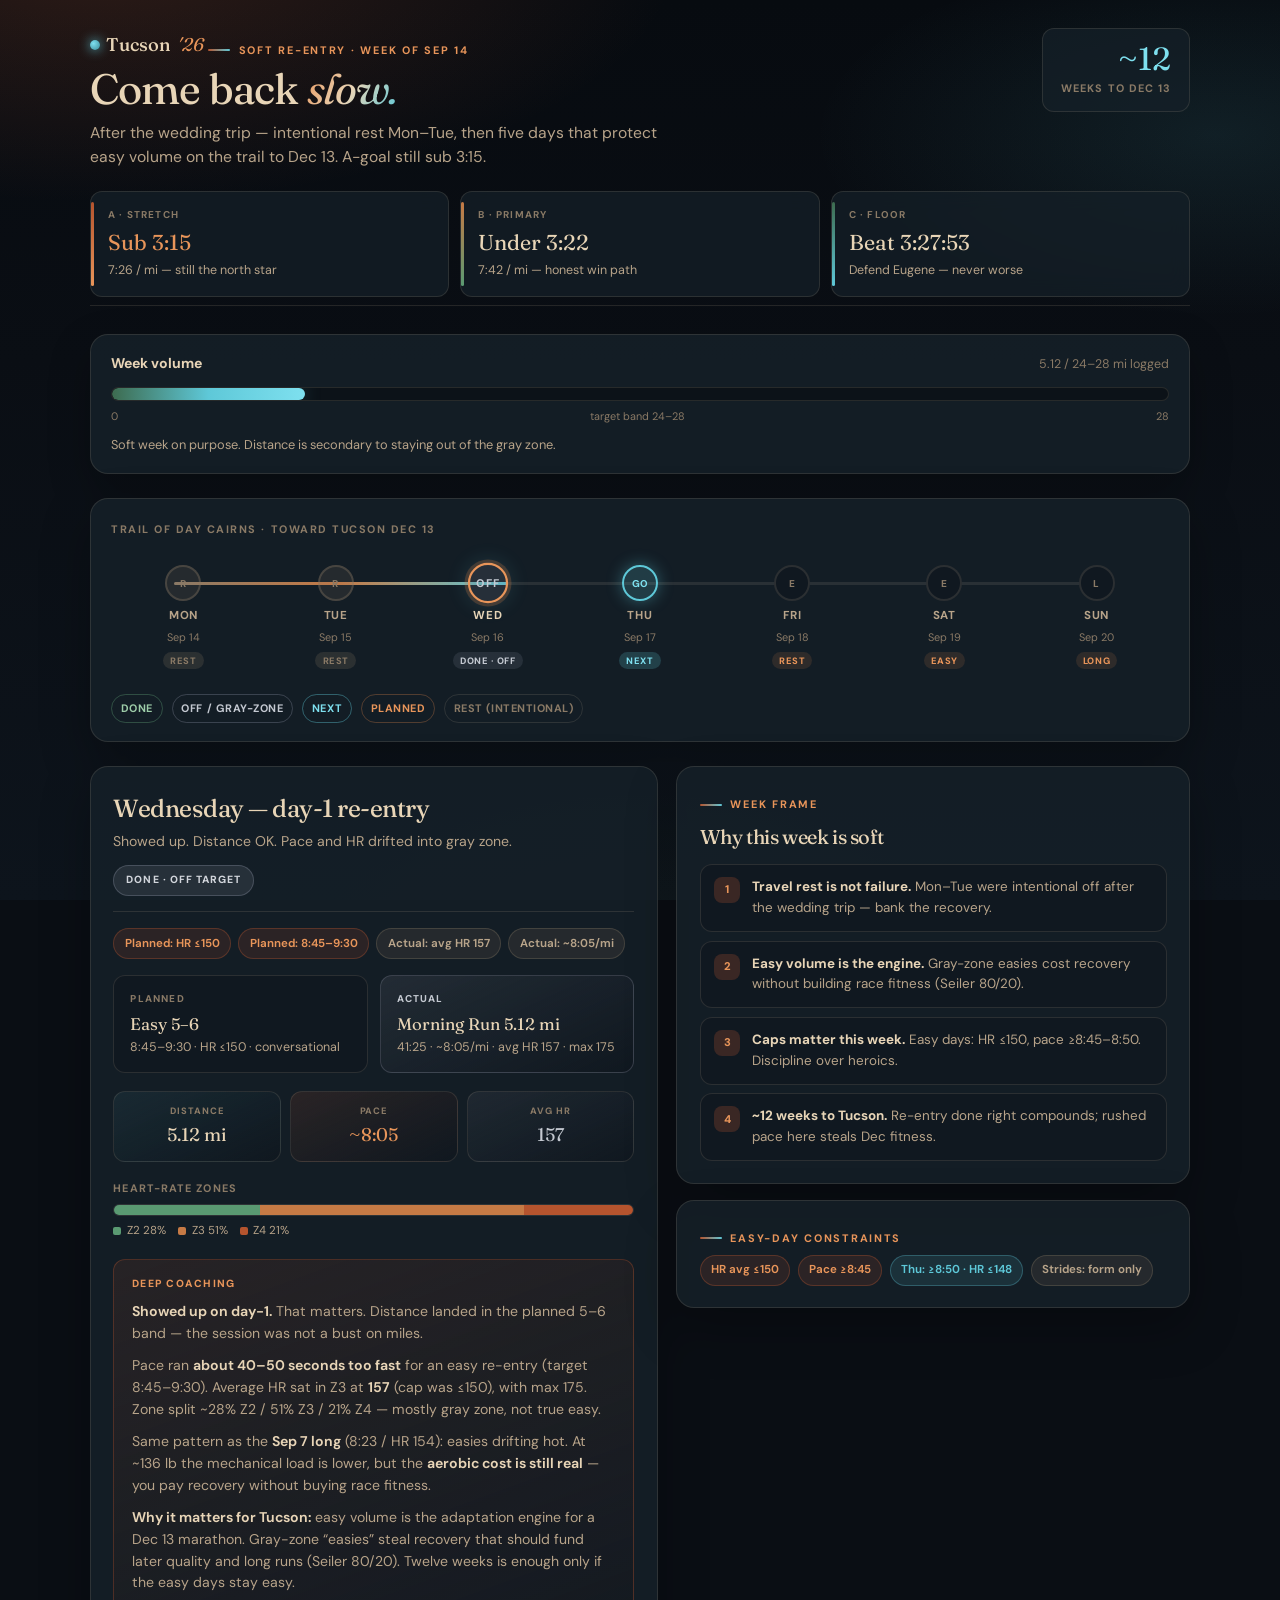
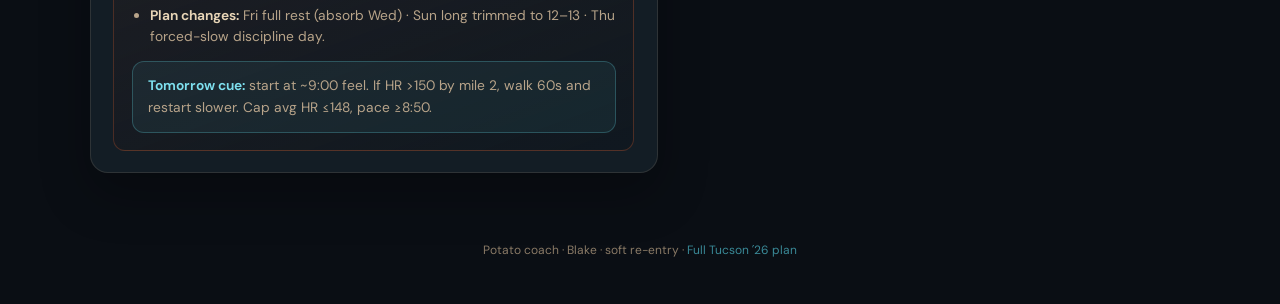
==== week-board/index.html @ 60b0260d "Add soft re-entry week board at /week-board Sonoran night coach board for Blake's post-wedding week " ====
<!DOCTYPE html>
<html lang="en">
<head>
<meta name="robots" content="noindex,nofollow"/>
<meta charset="utf-8"/>
<meta name="viewport" content="width=device-width, initial-scale=1"/>
<title>Soft re-entry week · Sep 16–20 · Tucson ′26</title>
<meta name="description" content="Blake’s soft re-entry training week board — Sonoran night coach dashboard, Wed Sep 16 through Sun Sep 20 2026."/>
<link rel="preconnect" href="https://fonts.googleapis.com"/>
<link rel="preconnect" href="https://fonts.gstatic.com" crossorigin/>
<link href="https://fonts.googleapis.com/css2?family=DM+Sans:ital,opsz,wght@0,9..40,400;0,9..40,500;0,9..40,600;0,9..40,700;1,9..40,400&amp;family=Fraunces:ital,opsz,wght@0,9..144,400;0,9..144,500;0,9..144,600;1,9..144,400;1,9..144,500&amp;display=swap" rel="stylesheet"/>
<link rel="stylesheet" href="week-board.css"/>
</head>
<body>
<a class="skip" href="#detail">Skip to day detail</a>

<header class="wb-header wrap">
  <div class="wb-top">
    <div>
      <a class="brand" href="../index.html"><span class="brand-mark" aria-hidden="true"></span> Tucson <em>′26</em></a>
      <div class="eyebrow">Soft re-entry · Week of Sep 14</div>
      <h1 class="wb-title">Come back <span class="ital">slow.</span></h1>
      <p class="wb-lede">After the wedding trip — intentional rest Mon–Tue, then five days that protect easy volume on the trail to Dec 13. A-goal still sub 3:15.</p>
    </div>
    <div class="countdown" aria-label="Weeks to Tucson">
      <div class="countdown-n">~12</div>
      <div class="countdown-l">weeks to Dec 13</div>
    </div>
  </div>

  <div class="goal-ladder" aria-label="Goal ladder">
    <article class="goal a">
      <div class="goal-k">A · Stretch</div>
      <div class="goal-t">Sub 3:15</div>
      <div class="goal-p">7:26 / mi — still the north star</div>
    </article>
    <article class="goal b">
      <div class="goal-k">B · Primary</div>
      <div class="goal-t">Under 3:22</div>
      <div class="goal-p">7:42 / mi — honest win path</div>
    </article>
    <article class="goal c">
      <div class="goal-k">C · Floor</div>
      <div class="goal-t">Beat 3:27:53</div>
      <div class="goal-p">Defend Eugene — never worse</div>
    </article>
  </div>
</header>

<main class="wrap">
  <section class="vol-panel" aria-labelledby="vol-heading">
    <div class="vol-head">
      <strong id="vol-heading">Week volume</strong>
      <span class="vol-meta"><span id="vol-logged">5.12</span> / 24–28 mi logged</span>
    </div>
    <div class="vol-track" role="progressbar" aria-valuemin="0" aria-valuemax="28" aria-valuenow="5.12" aria-label="Miles logged toward week target">
      <div class="vol-fill" id="vol-fill"></div>
    </div>
    <div class="vol-marks">
      <span>0</span>
      <span>target band 24–28</span>
      <span>28</span>
    </div>
    <p class="vol-note">Soft week on purpose. Distance is secondary to staying out of the gray zone.</p>
  </section>

  <section class="trail-shell" aria-labelledby="trail-heading">
    <div class="trail-label" id="trail-heading">Trail of day cairns · toward Tucson Dec 13</div>
    <div class="trail" id="trail" role="listbox" aria-label="Training days this week" aria-activedescendant="cairn-wed">
      <div class="trail-rail" aria-hidden="true"><div class="trail-rail-fill" id="trail-fill"></div></div>
      <!-- cairns injected by JS for accessibility ids; also static fallback below -->
    </div>
    <div class="legend" style="margin-top:1rem" aria-hidden="true">
      <span class="lg-done">Done</span>
      <span class="lg-off">Off / gray-zone</span>
      <span class="lg-next">Next</span>
      <span class="lg-plan">Planned</span>
      <span class="lg-rest">Rest (intentional)</span>
    </div>
  </section>

  <div class="board-grid">
    <section class="panel detail-panel" id="detail" aria-live="polite" tabindex="-1">
      <!-- filled by JS -->
    </section>

    <aside class="side-stack">
      <div class="panel">
        <div class="eyebrow" style="margin-top:0">Week frame</div>
        <h2 class="detail-title" style="font-size:1.25rem;margin-bottom:0.75rem">Why this week is soft</h2>
        <ul class="context-list">
          <li>
            <span class="context-n">1</span>
            <span><strong>Travel rest is not failure.</strong> Mon–Tue were intentional off after the wedding trip — bank the recovery.</span>
          </li>
          <li>
            <span class="context-n">2</span>
            <span><strong>Easy volume is the engine.</strong> Gray-zone easies cost recovery without building race fitness (Seiler 80/20).</span>
          </li>
          <li>
            <span class="context-n">3</span>
            <span><strong>Caps matter this week.</strong> Easy days: HR ≤150, pace ≥8:45–8:50. Discipline over heroics.</span>
          </li>
          <li>
            <span class="context-n">4</span>
            <span><strong>~12 weeks to Tucson.</strong> Re-entry done right compounds; rushed pace here steals Dec fitness.</span>
          </li>
        </ul>
      </div>

      <div class="panel">
        <div class="eyebrow" style="margin-top:0">Easy-day constraints</div>
        <div class="caps-row" style="margin-bottom:0">
          <span class="cap">HR avg ≤150</span>
          <span class="cap">Pace ≥8:45</span>
          <span class="cap cyan">Thu: ≥8:50 · HR ≤148</span>
          <span class="cap muted">Strides: form only</span>
        </div>
      </div>
    </aside>
  </div>

  <p class="footer-note">
    Potato coach · Blake · soft re-entry ·
    <a href="../index.html">Full Tucson ′26 plan</a>
  </p>
</main>

<script>
(function () {
  const DAYS = [
    {
      id: "mon",
      short: "Mon",
      date: "Sep 14",
      status: "rest",
      badge: "Rest",
      label: "Intentional rest",
      title: "Monday — travel rest",
      subtitle: "Wedding trip return. Planned off.",
      caps: [],
      planned: "Full rest (travel).",
      coach: [
        "Intentional rest after travel is not a missed session — it is the soft landing this re-entry needs.",
        "Protect sleep and food. The trail to Dec 13 starts when the body is ready, not when the calendar feels guilty."
      ]
    },
    {
      id: "tue",
      short: "Tue",
      date: "Sep 15",
      status: "rest",
      badge: "Rest",
      label: "Intentional rest",
      title: "Tuesday — travel rest",
      subtitle: "Second intentional off day. Still not failure.",
      caps: [],
      planned: "Full rest (travel).",
      coach: [
        "Two quiet days bank adaptation before the first easy run. That patience is the plan, not a compromise.",
        "Show up Wednesday with legs that can actually hold true easy — that is how re-entry serves Tucson."
      ]
    },
    {
      id: "wed",
      short: "Wed",
      date: "Sep 16",
      status: "off",
      badge: "Done · Off",
      label: "Morning Run · gray zone",
      title: "Wednesday — day-1 re-entry",
      subtitle: "Showed up. Distance OK. Pace and HR drifted into gray zone.",
      caps: [
        { text: "Planned: HR ≤150", cls: "" },
        { text: "Planned: 8:45–9:30", cls: "" },
        { text: "Actual: avg HR 157", cls: "muted" },
        { text: "Actual: ~8:05/mi", cls: "muted" }
      ],
      planned: {
        title: "Easy 5–6",
        detail: "8:45–9:30 · HR ≤150 · conversational"
      },
      actual: {
        title: "Morning Run 5.12 mi",
        detail: "41:25 · ~8:05/mi · avg HR 157 · max 175"
      },
      stats: [
        { l: "Distance", n: "5.12 mi", warn: false },
        { l: "Pace", n: "~8:05", warn: true },
        { l: "Avg HR", n: "157", warn: true, off: true }
      ],
      zones: { z2: 28, z3: 51, z4: 21 },
      deep: true,
      coachHtml: `
        <p><strong>Showed up on day-1.</strong> That matters. Distance landed in the planned 5–6 band — the session was not a bust on miles.</p>
        <p>Pace ran <strong>about 40–50 seconds too fast</strong> for an easy re-entry (target 8:45–9:30). Average HR sat in Z3 at <strong>157</strong> (cap was ≤150), with max 175. Zone split ~28% Z2 / 51% Z3 / 21% Z4 — mostly gray zone, not true easy.</p>
        <p>Same pattern as the <strong>Sep 7 long</strong> (8:23 / HR 154): easies drifting hot. At ~136 lb the mechanical load is lower, but the <strong>aerobic cost is still real</strong> — you pay recovery without buying race fitness.</p>
        <p><strong>Why it matters for Tucson:</strong> easy volume is the adaptation engine for a Dec 13 marathon. Gray-zone “easies” steal recovery that should fund later quality and long runs (Seiler 80/20). Twelve weeks is enough only if the easy days stay easy.</p>
        <ul>
          <li><strong>Plan changes:</strong> Fri full rest (absorb Wed) · Sun long trimmed to 12–13 · Thu forced-slow discipline day.</li>
        </ul>
        <div class="cue-box"><strong>Tomorrow cue:</strong> start at ~9:00 feel. If HR &gt;150 by mile 2, walk 60s and restart slower. Cap avg HR ≤148, pace ≥8:50.</div>
      `
    },
    {
      id: "thu",
      short: "Thu",
      date: "Sep 17",
      status: "next",
      badge: "Next",
      label: "Easy + strides",
      title: "Thursday — discipline day",
      subtitle: "Forced-slow easy 6–7 with 4×20″ strides. Caps are the workout.",
      caps: [
        { text: "Pace ≥8:50", cls: "" },
        { text: "Avg HR ≤148", cls: "" },
        { text: "4×20″ strides", cls: "cyan" }
      ],
      planned: {
        title: "Easy 6–7 + strides",
        detail: "True Z2 · form strides only · no racing the easy"
      },
      coach: [
        "This is the correction for Wednesday: prove you can hold easy when the watch wants to chase. Hitting the HR and pace caps is the win — not the mile splits looking impressive.",
        "Four 20″ strides at the end teach turnover without taxing aerobic recovery. Dec 13 fitness is built by stacking honest easies like this one, not by gray-zone volume."
      ]
    },
    {
      id: "fri",
      short: "Fri",
      date: "Sep 18",
      status: "plan",
      badge: "Rest",
      label: "Full rest",
      title: "Friday — absorb Wednesday",
      subtitle: "Full rest. Optional easy walk only.",
      caps: [
        { text: "No run", cls: "muted" },
        { text: "Optional walk OK", cls: "cyan" }
      ],
      planned: {
        title: "Full rest",
        detail: "Optional walk · sleep and food first"
      },
      coach: [
        "Wednesday’s gray-zone tax needs a quiet day to clear. Rest here is active coaching, not a gap in the plan.",
        "Protect the weekend: Saturday true Z2 and Sunday’s trimmed long only work if Friday stays boring. Tucson rewards the athletes who absorb, not the ones who fill every calendar square."
      ]
    },
    {
      id: "sat",
      short: "Sat",
      date: "Sep 19",
      status: "plan",
      badge: "Easy",
      label: "True Z2",
      title: "Saturday — true Z2 easy",
      subtitle: "Easy 5–6. Conversational. No gray zone.",
      caps: [
        { text: "8:50–9:30", cls: "" },
        { text: "HR ≤150", cls: "" }
      ],
      planned: {
        title: "Easy 5–6 true Z2",
        detail: "8:50–9:30 · HR ≤150 · talk test"
      },
      coach: [
        "A short, honest easy run that stays in Z2 is more valuable this week than another semi-tempo “shakeout.” Hold the caps even if legs feel fresh after Friday’s rest.",
        "Every clean easy mile is fuel for the Dec 13 engine. Saturday is practice for the discipline you will need when volume climbs later in the build."
      ]
    },
    {
      id: "sun",
      short: "Sun",
      date: "Sep 20",
      status: "plan",
      badge: "Long",
      label: "Long 12–13",
      title: "Sunday — long, entirely easy",
      subtitle: "Trimmed from 13–14 to pay Wednesday’s cost. Stay easy the whole way.",
      caps: [
        { text: "12–13 mi easy", cls: "" },
        { text: "HR avg ≤150", cls: "" },
        { text: "~60g/h if ≥2h", cls: "cyan" }
      ],
      planned: {
        title: "Long 12–13 entirely easy",
        detail: "No pace heroics · fuel if ≥2 hours · HR avg ≤150"
      },
      coach: [
        "Trimmed long is still the week’s aerobic centerpiece — finish feeling like you could have done two more easy miles, not cooked. Entirely easy means the watch stays honest even late.",
        "If you are out ≥2 hours, fuel ~60g/h. That rehearsal matters for Tucson: long-run fueling and aerobic patience are the same skill you will need on Dec 13."
      ]
    }
  ];

  const trail = document.getElementById("trail");
  const detail = document.getElementById("detail");
  const volFill = document.getElementById("vol-fill");
  const trailFill = document.getElementById("trail-fill");
  const reduceMotion = window.matchMedia("(prefers-reduced-motion: reduce)").matches;

  // Volume: 5.12 / 28 ≈ 18.3% of upper band (visual toward 28)
  requestAnimationFrame(() => {
    volFill.style.width = (5.12 / 28 * 100).toFixed(1) + "%";
  });

  // Trail fill through completed days (Mon, Tue rest + Wed done = through Wed = index 2 of 6 → ~42%)
  // Fill to center of last completed cairn (Wed = 3rd of 7)
  const completedThrough = 2; // 0-indexed Wed
  const fillPct = ((completedThrough + 0.5) / 7) * 100;
  requestAnimationFrame(() => {
    trailFill.style.width = fillPct.toFixed(1) + "%";
  });

  function statusClass(day) {
    if (day.status === "off") return "off done";
    return day.status;
  }

  function badgeClass(day) {
    if (day.status === "off") return "off";
    if (day.status === "rest") return "rest";
    if (day.status === "next") return "next";
    if (day.status === "done") return "done";
    return "plan";
  }

  function stoneLabel(day) {
    if (day.status === "off") return "OFF";
    if (day.status === "rest") return "R";
    if (day.status === "next") return "GO";
    if (day.status === "done") return "OK";
    if (day.id === "sun") return "L";
    return "E";
  }

  DAYS.forEach((day, i) => {
    const btn = document.createElement("button");
    btn.type = "button";
    btn.className = "cairn " + statusClass(day);
    btn.id = "cairn-" + day.id;
    btn.setAttribute("role", "option");
    btn.setAttribute("aria-selected", "false");
    btn.dataset.day = day.id;
    btn.innerHTML =
      '<span class="cairn-stone" aria-hidden="true">' + stoneLabel(day) + "</span>" +
      '<span class="cairn-day">' + day.short + "</span>" +
      '<span class="cairn-date">' + day.date + "</span>" +
      '<span class="cairn-badge ' + badgeClass(day) + '">' + day.badge + "</span>";
    btn.addEventListener("click", () => selectDay(day.id));
    btn.addEventListener("keydown", (e) => {
      if (e.key === "ArrowRight" || e.key === "ArrowDown") {
        e.preventDefault();
        selectDay(DAYS[Math.min(i + 1, DAYS.length - 1)].id, true);
      } else if (e.key === "ArrowLeft" || e.key === "ArrowUp") {
        e.preventDefault();
        selectDay(DAYS[Math.max(i - 1, 0)].id, true);
      }
    });
    trail.appendChild(btn);
  });

  function pillClass(status) {
    if (status === "off") return "off";
    if (status === "rest") return "rest";
    if (status === "next") return "next";
    if (status === "done") return "done";
    return "plan";
  }

  function pillText(day) {
    if (day.status === "off") return "Done · Off target";
    if (day.status === "rest") return "Intentional rest";
    if (day.status === "next") return "Next up";
    if (day.status === "done") return "Done";
    return "Planned";
  }

  function renderDetail(day) {
    let html = "";
    html += '<div class="detail-head">';
    html += '<div><h2 class="detail-title">' + day.title + "</h2>";
    html += '<p class="detail-sub">' + day.subtitle + "</p></div>";
    html += '<span class="status-pill ' + pillClass(day.status) + '">' + pillText(day) + "</span>";
    html += "</div>";

    if (day.caps && day.caps.length) {
      html += '<div class="caps-row">';
      day.caps.forEach((c) => {
        html += '<span class="cap' + (c.cls ? " " + c.cls : "") + '">' + c.text + "</span>";
      });
      html += "</div>";
    }

    if (day.actual) {
      html += '<div class="compare">';
      html += '<div class="compare-card"><div class="compare-l">Planned</div>';
      html += '<div class="compare-v">' + day.planned.title + "</div>";
      html += '<p class="compare-d">' + day.planned.detail + "</p></div>";
      html += '<div class="compare-card actual"><div class="compare-l">Actual</div>';
      html += '<div class="compare-v">' + day.actual.title + "</div>";
      html += '<p class="compare-d">' + day.actual.detail + "</p></div>";
      html += "</div>";
    } else if (day.planned && typeof day.planned === "object") {
      html += '<div class="compare" style="grid-template-columns:1fr">';
      html += '<div class="compare-card"><div class="compare-l">Planned</div>';
      html += '<div class="compare-v">' + day.planned.title + "</div>";
      html += '<p class="compare-d">' + day.planned.detail + "</p></div>";
      html += "</div>";
    } else if (typeof day.planned === "string") {
      html += '<div class="compare" style="grid-template-columns:1fr">';
      html += '<div class="compare-card"><div class="compare-l">Plan</div>';
      html += '<div class="compare-v">' + day.planned + "</div></div>";
      html += "</div>";
    }

    if (day.stats) {
      html += '<div class="stat-mini">';
      day.stats.forEach((s) => {
        const cls = s.off ? "off" : s.warn ? "warn" : "";
        html += '<div class="s"><div class="s-l">' + s.l + '</div><div class="s-n' + (cls ? " " + cls : "") + '">' + s.n + "</div></div>";
      });
      html += "</div>";
    }

    if (day.zones) {
      html += '<div class="zones"><div class="zones-label">Heart-rate zones</div>';
      html += '<div class="zones-bar" aria-hidden="true">';
      html += '<div class="z2" style="width:' + day.zones.z2 + '%"></div>';
      html += '<div class="z3" style="width:' + day.zones.z3 + '%"></div>';
      html += '<div class="z4" style="width:' + day.zones.z4 + '%"></div>';
      html += "</div>";
      html += '<div class="zones-legend">';
      html += '<span class="l-z2">Z2 ' + day.zones.z2 + "%</span>";
      html += '<span class="l-z3">Z3 ' + day.zones.z3 + "%</span>";
      html += '<span class="l-z4">Z4 ' + day.zones.z4 + "%</span>";
      html += "</div></div>";
    }

    html += '<div class="coach' + (day.deep ? " deep" : "") + '">';
    html += '<div class="coach-k">' + (day.deep ? "Deep coaching" : "Coach note") + "</div>";
    if (day.coachHtml) {
      html += day.coachHtml;
    } else if (day.coach) {
      day.coach.forEach((p) => {
        html += "<p>" + p + "</p>";
      });
    }
    html += "</div>";

    detail.innerHTML = html;
    if (!reduceMotion) {
      detail.classList.remove("animating");
      void detail.offsetWidth;
      detail.classList.add("animating");
    }
  }

  function selectDay(id, focus) {
    const day = DAYS.find((d) => d.id === id);
    if (!day) return;
    trail.querySelectorAll(".cairn").forEach((el) => {
      const on = el.dataset.day === id;
      el.classList.toggle("selected", on);
      el.setAttribute("aria-selected", on ? "true" : "false");
    });
    trail.setAttribute("aria-activedescendant", "cairn-" + id);
    renderDetail(day);
    if (focus) {
      const btn = document.getElementById("cairn-" + id);
      if (btn) btn.focus();
    }
  }

  // Default: Wednesday
  selectDay("wed");
})();
</script>
</body>
</html>
---- week-board/week-board.css ----
/* Soft re-entry week board — extends Tucson site tokens */
:root {
  --night: #0a0e14;
  --night-2: #101820;
  --night-3: #162029;
  --sand: #e8d5b7;
  --sand-dim: #b8a48a;
  --sand-mute: #8a7a66;
  --copper: #c67a45;
  --copper-hot: #e8955a;
  --terra: #b5542e;
  --saguaro: #3d6b4f;
  --saguaro-lit: #5a9a72;
  --cyan: #5ec8d8;
  --cyan-dim: #3a8a98;
  --biosphere: #7ee0ef;
  --card: rgba(22, 32, 41, 0.85);
  --card-solid: #162029;
  --stroke: rgba(232, 213, 183, 0.12);
  --stroke-hot: rgba(198, 122, 69, 0.45);
  --glow: rgba(94, 200, 216, 0.25);
  --off: #6b7280;
  --off-bg: rgba(107, 114, 128, 0.22);
  --rad: 18px;
  --rad-sm: 12px;
  --max: 1100px;
  --ease: cubic-bezier(0.22, 1, 0.36, 1);
  --spring: cubic-bezier(0.34, 1.56, 0.64, 1);
}

*, *::before, *::after { box-sizing: border-box; }

html { scroll-behavior: smooth; }

body {
  margin: 0;
  font-family: "DM Sans", system-ui, sans-serif;
  background: var(--night);
  color: var(--sand);
  line-height: 1.55;
  font-size: 16px;
  -webkit-font-smoothing: antialiased;
  overflow-x: hidden;
}

body::before {
  content: "";
  position: fixed; inset: 0; z-index: -2; pointer-events: none;
  background:
    radial-gradient(ellipse 90% 55% at 8% -5%, rgba(182, 84, 46, 0.22), transparent 50%),
    radial-gradient(ellipse 70% 45% at 95% 15%, rgba(94, 200, 216, 0.1), transparent 45%),
    radial-gradient(ellipse 50% 40% at 50% 110%, rgba(61, 107, 79, 0.12), transparent 55%),
    linear-gradient(180deg, #070b10 0%, #0a0e14 40%, #0d141c 100%);
}

a { color: var(--cyan); text-decoration: none; transition: color 0.2s var(--ease); }
a:hover { color: var(--biosphere); }

.skip { position: absolute; left: -9999px; }
.skip:focus {
  left: 1rem; top: 1rem; z-index: 999;
  background: var(--copper); color: #111; padding: 0.5rem 1rem;
}

.wrap { width: min(var(--max), calc(100% - 2rem)); margin: 0 auto; }

/* Header */
.wb-header {
  padding: 1.75rem 0 0.5rem;
  border-bottom: 1px solid var(--stroke);
  margin-bottom: 1.75rem;
}

.wb-top {
  display: flex; align-items: flex-start; justify-content: space-between;
  gap: 1rem; flex-wrap: wrap;
}

.brand {
  font-family: Fraunces, Georgia, serif;
  font-size: 1.15rem; font-weight: 500; color: var(--sand);
  display: inline-flex; align-items: baseline; gap: 0.4rem;
}
.brand em { font-style: italic; color: var(--copper-hot); font-weight: 400; }
.brand-mark {
  width: 10px; height: 10px; border-radius: 50%;
  background: radial-gradient(circle at 35% 35%, var(--biosphere), var(--cyan-dim));
  box-shadow: 0 0 12px var(--cyan); flex-shrink: 0;
  align-self: center;
}

.eyebrow {
  display: inline-flex; align-items: center; gap: 0.55rem;
  font-size: 0.68rem; font-weight: 700; letter-spacing: 0.16em;
  text-transform: uppercase; color: var(--copper-hot); margin: 0.85rem 0 0.5rem;
}
.eyebrow::before {
  content: ""; width: 22px; height: 2px;
  background: linear-gradient(90deg, var(--terra), var(--cyan)); border-radius: 2px;
}

.wb-title {
  font-family: Fraunces, Georgia, serif;
  font-weight: 450;
  font-size: clamp(1.85rem, 4.2vw, 2.65rem);
  line-height: 1.1; margin: 0 0 0.5rem; letter-spacing: -0.02em;
}
.wb-title .ital {
  font-style: italic; font-weight: 400;
  background: linear-gradient(120deg, var(--copper-hot), var(--sand) 50%, var(--cyan));
  -webkit-background-clip: text; background-clip: text; color: transparent;
}

.wb-lede {
  color: var(--sand-dim); font-size: 0.98rem; max-width: 52ch; margin: 0;
}

.countdown {
  text-align: right;
  padding: 0.85rem 1.1rem;
  border-radius: var(--rad-sm);
  background: rgba(22, 32, 41, 0.72);
  border: 1px solid var(--stroke);
  min-width: 140px;
}
.countdown-n {
  font-family: Fraunces, Georgia, serif;
  font-size: 2rem; color: var(--biosphere); line-height: 1;
}
.countdown-l {
  font-size: 0.68rem; font-weight: 700; letter-spacing: 0.1em;
  text-transform: uppercase; color: var(--sand-mute); margin-top: 0.35rem;
}

/* Goal ladder */
.goal-ladder {
  display: grid; grid-template-columns: repeat(3, minmax(0, 1fr));
  gap: 0.7rem; margin: 1.35rem 0 0;
}
.goal {
  position: relative; padding: 0.95rem 1.05rem;
  background: rgba(22, 32, 41, 0.72);
  border: 1px solid var(--stroke); border-radius: var(--rad-sm);
  backdrop-filter: blur(10px);
}
.goal::before {
  content: ""; position: absolute; left: 0; top: 10px; bottom: 10px; width: 3px;
  border-radius: 2px;
}
.goal.a::before { background: linear-gradient(180deg, var(--terra), var(--copper-hot)); }
.goal.b::before { background: linear-gradient(180deg, var(--copper), var(--saguaro-lit)); }
.goal.c::before { background: linear-gradient(180deg, var(--saguaro), var(--cyan)); }
.goal-k {
  font-size: 0.62rem; font-weight: 700; letter-spacing: 0.12em;
  text-transform: uppercase; color: var(--sand-mute);
}
.goal-t {
  font-family: Fraunces, Georgia, serif; font-size: 1.35rem;
  margin: 0.2rem 0 0.1rem;
}
.goal.a .goal-t { color: var(--copper-hot); }
.goal-p { font-size: 0.78rem; color: var(--sand-dim); }

/* Volume bar */
.vol-panel {
  margin: 1.5rem 0;
  padding: 1.15rem 1.25rem;
  background: var(--card);
  border: 1px solid var(--stroke);
  border-radius: var(--rad);
  box-shadow: 0 16px 40px rgba(0,0,0,0.25);
}
.vol-head {
  display: flex; justify-content: space-between; align-items: baseline;
  flex-wrap: wrap; gap: 0.4rem; margin-bottom: 0.75rem;
}
.vol-head strong { font-size: 0.88rem; }
.vol-meta { font-size: 0.78rem; color: var(--sand-mute); font-variant-numeric: tabular-nums; }
.vol-track {
  height: 14px; border-radius: 999px;
  background: rgba(0,0,0,0.35);
  border: 1px solid var(--stroke);
  overflow: hidden; position: relative;
}
.vol-fill {
  height: 100%; width: 0;
  border-radius: 999px;
  background: linear-gradient(90deg, var(--saguaro), var(--cyan), var(--biosphere));
  box-shadow: 0 0 18px var(--glow);
  transition: width 0.9s var(--ease);
}
.vol-marks {
  display: flex; justify-content: space-between;
  margin-top: 0.45rem;
  font-size: 0.68rem; color: var(--sand-mute); font-variant-numeric: tabular-nums;
}
.vol-note {
  margin: 0.65rem 0 0;
  font-size: 0.8rem; color: var(--sand-dim);
}

/* Trail of cairns */
.trail-shell {
  margin: 0 0 1.5rem;
  padding: 1.35rem 1.25rem 1.15rem;
  background: var(--card);
  border: 1px solid var(--stroke);
  border-radius: var(--rad);
  box-shadow: 0 20px 50px rgba(0,0,0,0.28);
}
.trail-label {
  font-size: 0.68rem; font-weight: 700; letter-spacing: 0.14em;
  text-transform: uppercase; color: var(--sand-mute); margin-bottom: 1rem;
}

.trail {
  position: relative;
  display: grid;
  grid-template-columns: repeat(7, minmax(0, 1fr));
  gap: 0.45rem;
  padding-top: 0.35rem;
}

.trail-rail {
  position: absolute;
  left: 6%; right: 6%;
  top: 28px;
  height: 3px;
  border-radius: 2px;
  background: rgba(232, 213, 183, 0.1);
  z-index: 0;
  overflow: hidden;
}
.trail-rail-fill {
  height: 100%; width: 0;
  background: linear-gradient(90deg, var(--sand-mute), var(--copper), var(--cyan));
  transition: width 0.85s var(--ease);
}

.cairn {
  appearance: none;
  position: relative; z-index: 1;
  display: flex; flex-direction: column; align-items: center;
  gap: 0.45rem;
  padding: 0.35rem 0.25rem 0.55rem;
  background: transparent; border: none;
  color: inherit; font-family: inherit;
  cursor: pointer;
  transition: transform 0.3s var(--spring);
}
.cairn:hover { transform: translateY(-3px); }
.cairn:focus-visible {
  outline: 2px solid var(--cyan);
  outline-offset: 4px;
  border-radius: 12px;
}

.cairn-stone {
  width: 36px; height: 36px;
  border-radius: 50%;
  display: grid; place-items: center;
  font-size: 0.62rem; font-weight: 800; letter-spacing: 0.04em;
  border: 2px solid var(--stroke);
  background: var(--night-2);
  color: var(--sand-mute);
  transition: box-shadow 0.3s, border-color 0.25s, background 0.25s, color 0.25s;
}

.cairn.rest .cairn-stone {
  background: rgba(138, 122, 102, 0.15);
  border-color: rgba(138, 122, 102, 0.35);
  color: var(--sand-mute);
}
.cairn.done .cairn-stone {
  background: rgba(90, 154, 114, 0.25);
  border-color: var(--saguaro-lit);
  color: #b5d4c0;
  box-shadow: 0 0 14px rgba(90, 154, 114, 0.35);
}
.cairn.off .cairn-stone {
  background: var(--off-bg);
  border-color: rgba(107, 114, 128, 0.55);
  color: #c4c9d1;
  box-shadow: 0 0 12px rgba(107, 114, 128, 0.3);
}
.cairn.next .cairn-stone {
  background: rgba(94, 200, 216, 0.18);
  border-color: var(--cyan);
  color: var(--biosphere);
  box-shadow: 0 0 16px rgba(94, 200, 216, 0.4);
  animation: cairnPulse 2.4s var(--ease) infinite;
}
.cairn.upcoming .cairn-stone {
  background: var(--night-3);
  border-color: rgba(232, 213, 183, 0.18);
  color: var(--sand-dim);
}

.cairn.selected .cairn-stone {
  transform: scale(1.12);
  border-color: var(--copper-hot);
  box-shadow: 0 0 0 3px rgba(198, 122, 69, 0.25), 0 0 20px rgba(94, 200, 216, 0.2);
}

.cairn-day {
  font-size: 0.72rem; font-weight: 700;
  letter-spacing: 0.06em; text-transform: uppercase;
  color: var(--sand-dim);
}
.cairn.selected .cairn-day { color: var(--sand); }
.cairn-date {
  font-size: 0.68rem; color: var(--sand-mute); font-variant-numeric: tabular-nums;
}
.cairn-badge {
  font-size: 0.58rem; font-weight: 800; letter-spacing: 0.06em;
  text-transform: uppercase;
  padding: 0.18rem 0.45rem; border-radius: 999px;
  white-space: nowrap;
}
.cairn-badge.rest { background: rgba(138,122,102,0.2); color: var(--sand-mute); }
.cairn-badge.done { background: rgba(90,154,114,0.25); color: #9dcca8; }
.cairn-badge.off { background: var(--off-bg); color: #c4c9d1; }
.cairn-badge.next {
  background: rgba(94,200,216,0.2); color: var(--biosphere);
}
.cairn-badge.plan {
  background: rgba(198,122,69,0.15); color: var(--copper-hot);
}

@keyframes cairnPulse {
  0%, 100% { box-shadow: 0 0 16px rgba(94, 200, 216, 0.4); }
  50% { box-shadow: 0 0 8px rgba(94, 200, 216, 0.2); }
}

/* Main layout */
.board-grid {
  display: grid;
  grid-template-columns: 1fr;
  gap: 1.15rem;
  padding-bottom: 3rem;
}

@media (min-width: 900px) {
  .board-grid {
    grid-template-columns: 1.05fr 0.95fr;
    align-items: start;
  }
}

.panel {
  background: var(--card);
  border: 1px solid var(--stroke);
  border-radius: var(--rad);
  padding: 1.35rem 1.4rem;
  box-shadow: 0 20px 50px rgba(0,0,0,0.28);
}

.detail-panel[hidden] { display: none; }

.detail-head {
  display: flex; flex-wrap: wrap; align-items: flex-start;
  justify-content: space-between; gap: 0.75rem;
  margin-bottom: 1rem;
  padding-bottom: 0.95rem;
  border-bottom: 1px solid var(--stroke);
}
.detail-title {
  font-family: Fraunces, Georgia, serif;
  font-size: 1.55rem; font-weight: 450; margin: 0 0 0.25rem;
  letter-spacing: -0.02em;
}
.detail-sub { margin: 0; font-size: 0.88rem; color: var(--sand-dim); }

.status-pill {
  font-size: 0.65rem; font-weight: 800; letter-spacing: 0.1em;
  text-transform: uppercase;
  padding: 0.4rem 0.75rem; border-radius: 999px;
  white-space: nowrap;
}
.status-pill.rest { background: rgba(138,122,102,0.2); color: var(--sand-mute); border: 1px solid rgba(138,122,102,0.35); }
.status-pill.done { background: rgba(90,154,114,0.25); color: #9dcca8; border: 1px solid rgba(90,154,114,0.4); }
.status-pill.off { background: var(--off-bg); color: #d1d5db; border: 1px solid rgba(107,114,128,0.5); }
.status-pill.next { background: rgba(94,200,216,0.18); color: var(--biosphere); border: 1px solid rgba(94,200,216,0.4); }
.status-pill.plan { background: rgba(198,122,69,0.15); color: var(--copper-hot); border: 1px solid rgba(198,122,69,0.35); }

/* Caps */
.caps-row {
  display: flex; flex-wrap: wrap; gap: 0.45rem;
  margin-bottom: 1rem;
}
.cap {
  font-size: 0.72rem; font-weight: 650;
  padding: 0.35rem 0.65rem; border-radius: 999px;
  background: rgba(182, 84, 46, 0.15);
  color: var(--copper-hot);
  border: 1px solid rgba(182, 84, 46, 0.35);
}
.cap.cyan {
  background: rgba(94,200,216,0.12);
  color: var(--cyan);
  border-color: rgba(94,200,216,0.3);
}
.cap.muted {
  background: rgba(138,122,102,0.15);
  color: var(--sand-dim);
  border-color: rgba(138,122,102,0.3);
}

/* Planned vs actual */
.compare {
  display: grid;
  grid-template-columns: 1fr 1fr;
  gap: 0.7rem;
  margin-bottom: 1.1rem;
}
@media (max-width: 520px) {
  .compare { grid-template-columns: 1fr; }
}
.compare-card {
  padding: 0.95rem 1rem;
  border-radius: var(--rad-sm);
  border: 1px solid var(--stroke);
  background: var(--night-2);
}
.compare-card.actual {
  background: linear-gradient(155deg, rgba(107,114,128,0.18), var(--night-2));
  border-color: rgba(107,114,128,0.4);
}
.compare-l {
  font-size: 0.62rem; font-weight: 800; letter-spacing: 0.12em;
  text-transform: uppercase; color: var(--sand-mute); margin-bottom: 0.45rem;
}
.compare-card.actual .compare-l { color: #c4c9d1; }
.compare-v {
  font-family: Fraunces, Georgia, serif; font-size: 1.05rem;
  margin: 0 0 0.2rem; line-height: 1.25;
}
.compare-d { font-size: 0.78rem; color: var(--sand-dim); margin: 0; }

.stat-mini {
  display: grid;
  grid-template-columns: repeat(3, 1fr);
  gap: 0.55rem;
  margin-bottom: 1.1rem;
}
.stat-mini .s {
  padding: 0.75rem 0.7rem;
  border-radius: var(--rad-sm);
  background: linear-gradient(155deg, rgba(94,200,216,0.08), var(--night-2));
  border: 1px solid var(--stroke);
  text-align: center;
}
.stat-mini .s:nth-child(2) {
  background: linear-gradient(155deg, rgba(182,84,46,0.14), var(--night-2));
}
.stat-mini .s:nth-child(3) {
  background: linear-gradient(155deg, rgba(107,114,128,0.14), var(--night-2));
}
.s-l {
  font-size: 0.58rem; font-weight: 800; letter-spacing: 0.1em;
  text-transform: uppercase; color: var(--sand-mute);
}
.s-n {
  font-family: Fraunces, Georgia, serif; font-size: 1.15rem;
  margin-top: 0.15rem; font-variant-numeric: tabular-nums;
}
.s-n.warn { color: var(--copper-hot); }
.s-n.off { color: #c4c9d1; }

/* Zones bar */
.zones {
  margin-bottom: 1.15rem;
}
.zones-label {
  font-size: 0.68rem; font-weight: 700; letter-spacing: 0.1em;
  text-transform: uppercase; color: var(--sand-mute); margin-bottom: 0.45rem;
}
.zones-bar {
  display: flex; height: 12px; border-radius: 999px; overflow: hidden;
  border: 1px solid var(--stroke);
}
.z2 { background: var(--saguaro-lit); width: 28%; }
.z3 { background: var(--copper); width: 51%; }
.z4 { background: var(--terra); width: 21%; }
.zones-legend {
  display: flex; flex-wrap: wrap; gap: 0.75rem;
  margin-top: 0.4rem;
  font-size: 0.72rem; color: var(--sand-dim);
}
.zones-legend span::before {
  content: ""; display: inline-block; width: 8px; height: 8px;
  border-radius: 2px; margin-right: 0.35rem; vertical-align: middle;
}
.zones-legend .l-z2::before { background: var(--saguaro-lit); }
.zones-legend .l-z3::before { background: var(--copper); }
.zones-legend .l-z4::before { background: var(--terra); }

/* Coach copy */
.coach {
  padding: 1.05rem 1.1rem;
  border-radius: var(--rad-sm);
  background: linear-gradient(160deg, rgba(61,107,79,0.12), rgba(16,24,32,0.9));
  border: 1px solid rgba(61, 107, 79, 0.35);
}
.coach.deep {
  background: linear-gradient(160deg, rgba(182,84,46,0.12), rgba(16,24,32,0.92));
  border-color: rgba(182, 84, 46, 0.35);
}
.coach-k {
  font-size: 0.65rem; font-weight: 800; letter-spacing: 0.14em;
  text-transform: uppercase; color: var(--copper-hot); margin-bottom: 0.55rem;
}
.coach.deep .coach-k { color: var(--copper-hot); }
.coach p {
  margin: 0 0 0.65rem;
  font-size: 0.88rem; color: var(--sand-dim);
}
.coach p:last-child { margin-bottom: 0; }
.coach strong { color: var(--sand); font-weight: 650; }
.coach ul {
  margin: 0.35rem 0 0.65rem; padding-left: 1.1rem;
  font-size: 0.86rem; color: var(--sand-dim);
}
.coach li { margin-bottom: 0.35rem; }
.coach li strong { color: var(--sand); }

.cue-box {
  margin-top: 0.85rem;
  padding: 0.85rem 0.95rem;
  border-radius: var(--rad-sm);
  background: rgba(94, 200, 216, 0.08);
  border: 1px solid rgba(94, 200, 216, 0.28);
  font-size: 0.86rem; color: var(--sand-dim);
}
.cue-box strong { color: var(--biosphere); }

/* Side stack: week context */
.side-stack { display: grid; gap: 1rem; }

.context-list {
  list-style: none; margin: 0; padding: 0;
  display: grid; gap: 0.55rem;
}
.context-list li {
  display: grid; grid-template-columns: auto 1fr;
  gap: 0.75rem; align-items: start;
  padding: 0.75rem 0.85rem;
  border-radius: var(--rad-sm);
  background: var(--night-2);
  border: 1px solid var(--stroke);
  font-size: 0.84rem; color: var(--sand-dim);
}
.context-n {
  width: 26px; height: 26px; border-radius: 8px;
  display: grid; place-items: center;
  font-size: 0.7rem; font-weight: 800;
  background: rgba(182,84,46,0.25); color: var(--copper-hot);
}
.context-list strong { color: var(--sand); }

.legend {
  display: flex; flex-wrap: wrap; gap: 0.55rem;
}
.legend span {
  font-size: 0.68rem; font-weight: 700; letter-spacing: 0.05em;
  text-transform: uppercase;
  padding: 0.3rem 0.55rem; border-radius: 999px;
  border: 1px solid var(--stroke);
  color: var(--sand-mute);
}
.legend .lg-done { color: #9dcca8; border-color: rgba(90,154,114,0.4); }
.legend .lg-next { color: var(--biosphere); border-color: rgba(94,200,216,0.4); }
.legend .lg-off { color: #c4c9d1; border-color: rgba(107,114,128,0.45); }
.legend .lg-rest { color: var(--sand-mute); }
.legend .lg-plan { color: var(--copper-hot); border-color: rgba(198,122,69,0.35); }

.footer-note {
  text-align: center;
  padding: 0.5rem 0 2rem;
  font-size: 0.75rem; color: var(--sand-mute);
}
.footer-note a { color: var(--cyan-dim); }

/* Reduced motion */
@media (prefers-reduced-motion: reduce) {
  html { scroll-behavior: auto; }
  .vol-fill, .trail-rail-fill, .cairn, .cairn-stone { transition: none; }
  .cairn.next .cairn-stone { animation: none; }
  .detail-panel.animating { animation: none; }
}

.detail-panel.animating {
  animation: fadeUp 0.35s var(--ease);
}
@keyframes fadeUp {
  from { opacity: 0; transform: translateY(8px); }
  to { opacity: 1; transform: none; }
}

/* Mobile cairn tweaks */
@media (max-width: 640px) {
  .trail { gap: 0.2rem; }
  .cairn-stone { width: 30px; height: 30px; font-size: 0.55rem; }
  .cairn-day { font-size: 0.62rem; }
  .cairn-date { display: none; }
  .cairn-badge { font-size: 0.52rem; padding: 0.15rem 0.35rem; }
  .trail-rail { top: 24px; }
  .goal-ladder { grid-template-columns: 1fr; }
  .countdown { text-align: left; width: 100%; }
  .stat-mini { grid-template-columns: 1fr; }
}
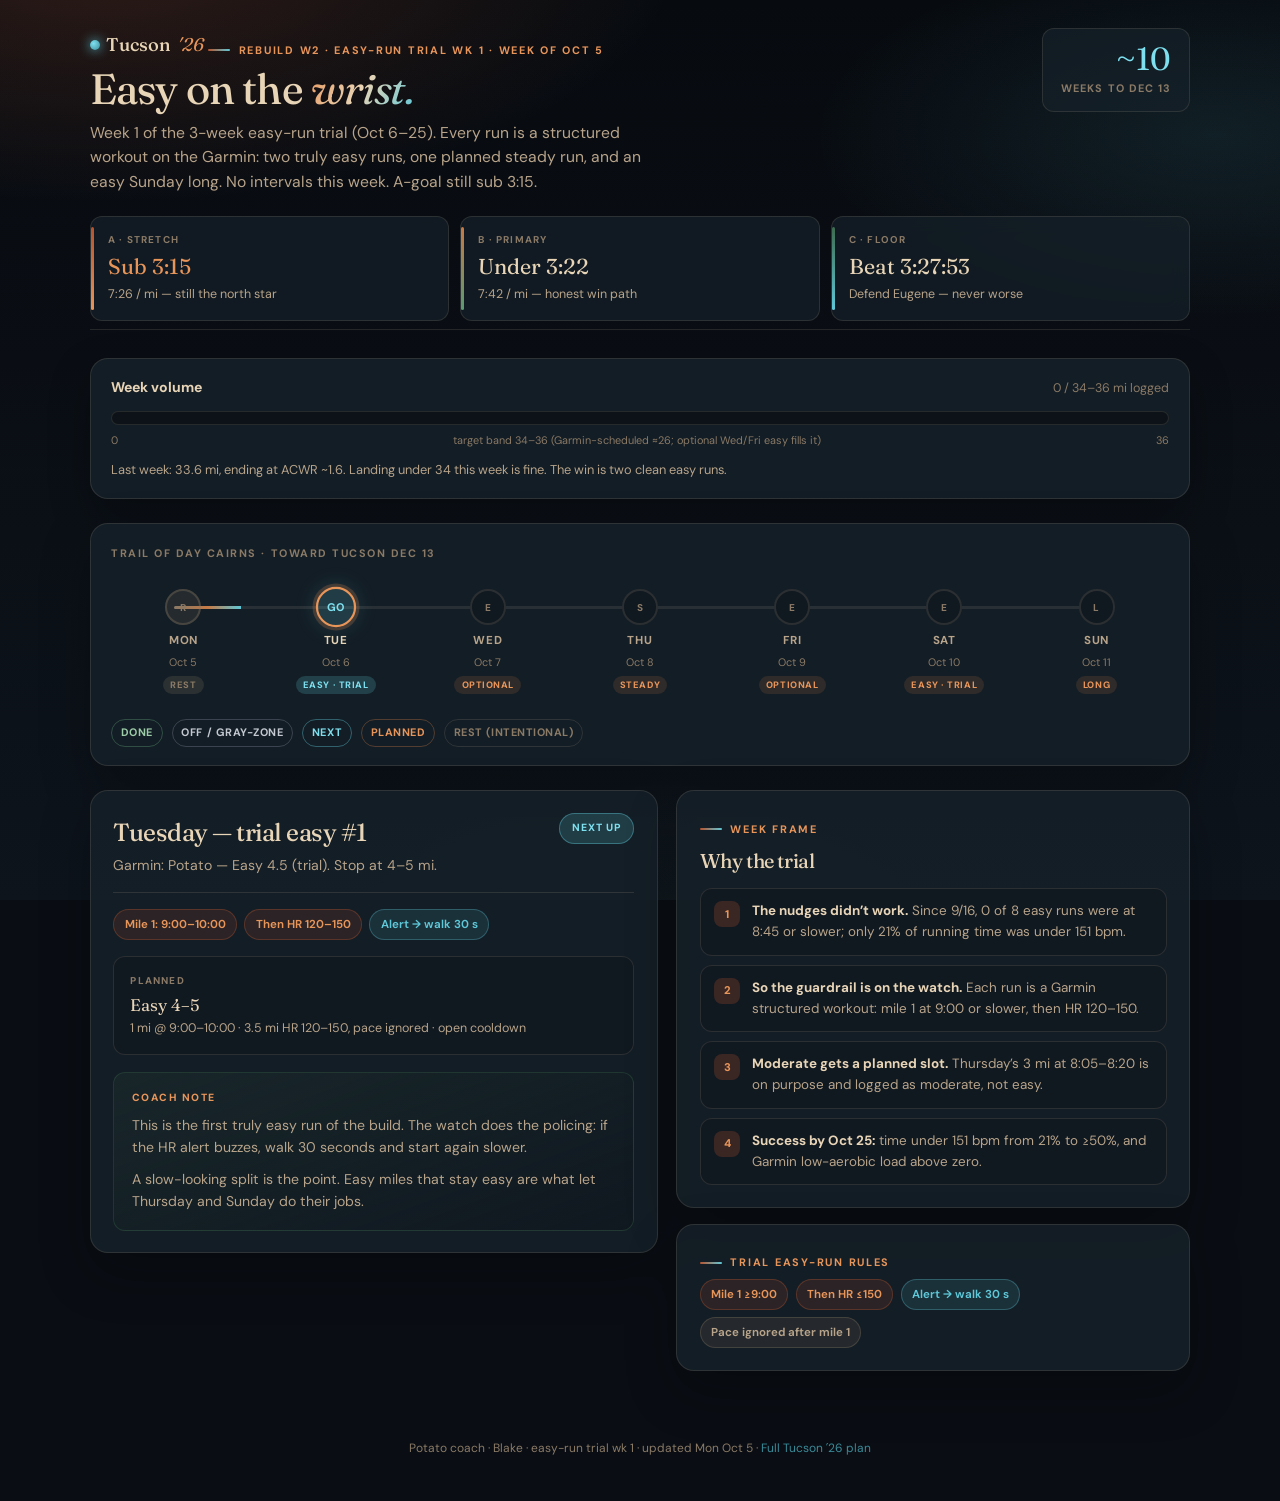
==== commit 363eccc7: "Single ~50 mi peak + ≤10% ramp, 138 lb, easy-run trial week board data.js: actual Sep 14–Oct 4 weeks" ====
--- a/week-board/index.html
+++ b/week-board/index.html
@@ -1,11 +1,11 @@
 <!DOCTYPE html>
 <html lang="en">
 <head>
+<meta charset="utf-8"/>
 <meta name="robots" content="noindex,nofollow"/>
-<meta charset="utf-8"/>
 <meta name="viewport" content="width=device-width, initial-scale=1"/>
-<title>Soft re-entry week · Sep 16–20 · Tucson ′26</title>
-<meta name="description" content="Blake’s soft re-entry training week board — Sonoran night coach dashboard, Wed Sep 16 through Sun Sep 20 2026."/>
+<title>Easy-run trial week 1 · Oct 5–11 · Tucson ′26</title>
+<meta name="description" content="Blake’s training week board — rebuild week 2 and easy-run trial week 1, Mon Oct 5 through Sun Oct 11 2026."/>
 <link rel="preconnect" href="https://fonts.googleapis.com"/>
 <link rel="preconnect" href="https://fonts.gstatic.com" crossorigin/>
 <link href="https://fonts.googleapis.com/css2?family=DM+Sans:ital,opsz,wght@0,9..40,400;0,9..40,500;0,9..40,600;0,9..40,700;1,9..40,400&amp;family=Fraunces:ital,opsz,wght@0,9..144,400;0,9..144,500;0,9..144,600;1,9..144,400;1,9..144,500&amp;display=swap" rel="stylesheet"/>
@@ -18,12 +18,12 @@
   <div class="wb-top">
     <div>
       <a class="brand" href="../index.html"><span class="brand-mark" aria-hidden="true"></span> Tucson <em>′26</em></a>
-      <div class="eyebrow">Soft re-entry · Week of Sep 14</div>
-      <h1 class="wb-title">Come back <span class="ital">slow.</span></h1>
-      <p class="wb-lede">After the wedding trip — intentional rest Mon–Tue, then five days that protect easy volume on the trail to Dec 13. A-goal still sub 3:15.</p>
+      <div class="eyebrow">Rebuild W2 · Easy-run trial wk 1 · Week of Oct 5</div>
+      <h1 class="wb-title">Easy on the <span class="ital">wrist.</span></h1>
+      <p class="wb-lede">Week 1 of the 3-week easy-run trial (Oct 6–25). Every run is a structured workout on the Garmin: two truly easy runs, one planned steady run, and an easy Sunday long. No intervals this week. A-goal still sub 3:15.</p>
     </div>
     <div class="countdown" aria-label="Weeks to Tucson">
-      <div class="countdown-n">~12</div>
+      <div class="countdown-n">~10</div>
       <div class="countdown-l">weeks to Dec 13</div>
     </div>
   </div>
@@ -51,22 +51,22 @@
   <section class="vol-panel" aria-labelledby="vol-heading">
     <div class="vol-head">
       <strong id="vol-heading">Week volume</strong>
-      <span class="vol-meta"><span id="vol-logged">5.12</span> / 24–28 mi logged</span>
-    </div>
-    <div class="vol-track" role="progressbar" aria-valuemin="0" aria-valuemax="28" aria-valuenow="5.12" aria-label="Miles logged toward week target">
+      <span class="vol-meta"><span id="vol-logged">0</span> / 34–36 mi logged</span>
+    </div>
+    <div class="vol-track" role="progressbar" aria-valuemin="0" aria-valuemax="36" aria-valuenow="0" aria-label="Miles logged toward week target">
       <div class="vol-fill" id="vol-fill"></div>
     </div>
     <div class="vol-marks">
       <span>0</span>
-      <span>target band 24–28</span>
-      <span>28</span>
-    </div>
-    <p class="vol-note">Soft week on purpose. Distance is secondary to staying out of the gray zone.</p>
+      <span>target band 34–36 (Garmin-scheduled ≈26; optional Wed/Fri easy fills it)</span>
+      <span>36</span>
+    </div>
+    <p class="vol-note">Last week: 33.6 mi, ending at ACWR ~1.6. Landing under 34 this week is fine. The win is two clean easy runs.</p>
   </section>
 
   <section class="trail-shell" aria-labelledby="trail-heading">
     <div class="trail-label" id="trail-heading">Trail of day cairns · toward Tucson Dec 13</div>
-    <div class="trail" id="trail" role="listbox" aria-label="Training days this week" aria-activedescendant="cairn-wed">
+    <div class="trail" id="trail" role="listbox" aria-label="Training days this week" aria-activedescendant="cairn-tue">
       <div class="trail-rail" aria-hidden="true"><div class="trail-rail-fill" id="trail-fill"></div></div>
       <!-- cairns injected by JS for accessibility ids; also static fallback below -->
     </div>
@@ -87,41 +87,41 @@
     <aside class="side-stack">
       <div class="panel">
         <div class="eyebrow" style="margin-top:0">Week frame</div>
-        <h2 class="detail-title" style="font-size:1.25rem;margin-bottom:0.75rem">Why this week is soft</h2>
+        <h2 class="detail-title" style="font-size:1.25rem;margin-bottom:0.75rem">Why the trial</h2>
         <ul class="context-list">
           <li>
             <span class="context-n">1</span>
-            <span><strong>Travel rest is not failure.</strong> Mon–Tue were intentional off after the wedding trip — bank the recovery.</span>
+            <span><strong>The nudges didn’t work.</strong> Since 9/16, 0 of 8 easy runs were at 8:45 or slower; only 21% of running time was under 151 bpm.</span>
           </li>
           <li>
             <span class="context-n">2</span>
-            <span><strong>Easy volume is the engine.</strong> Gray-zone easies cost recovery without building race fitness (Seiler 80/20).</span>
+            <span><strong>So the guardrail is on the watch.</strong> Each run is a Garmin structured workout: mile 1 at 9:00 or slower, then HR 120–150.</span>
           </li>
           <li>
             <span class="context-n">3</span>
-            <span><strong>Caps matter this week.</strong> Easy days: HR ≤150, pace ≥8:45–8:50. Discipline over heroics.</span>
+            <span><strong>Moderate gets a planned slot.</strong> Thursday’s 3 mi at 8:05–8:20 is on purpose and logged as moderate, not easy.</span>
           </li>
           <li>
             <span class="context-n">4</span>
-            <span><strong>~12 weeks to Tucson.</strong> Re-entry done right compounds; rushed pace here steals Dec fitness.</span>
+            <span><strong>Success by Oct 25:</strong> time under 151 bpm from 21% to ≥50%, and Garmin low-aerobic load above zero.</span>
           </li>
         </ul>
       </div>
 
       <div class="panel">
-        <div class="eyebrow" style="margin-top:0">Easy-day constraints</div>
+        <div class="eyebrow" style="margin-top:0">Trial easy-run rules</div>
         <div class="caps-row" style="margin-bottom:0">
-          <span class="cap">HR avg ≤150</span>
-          <span class="cap">Pace ≥8:45</span>
-          <span class="cap cyan">Thu: ≥8:50 · HR ≤148</span>
-          <span class="cap muted">Strides: form only</span>
+          <span class="cap">Mile 1 ≥9:00</span>
+          <span class="cap">Then HR ≤150</span>
+          <span class="cap cyan">Alert → walk 30 s</span>
+          <span class="cap muted">Pace ignored after mile 1</span>
         </div>
       </div>
     </aside>
   </div>
 
   <p class="footer-note">
-    Potato coach · Blake · soft re-entry ·
+    Potato coach · Blake · easy-run trial wk 1 · updated Mon Oct 5 ·
     <a href="../index.html">Full Tucson ′26 plan</a>
   </p>
 </main>
@@ -130,166 +130,87 @@
 (function () {
   const DAYS = [
     {
-      id: "mon",
-      short: "Mon",
-      date: "Sep 14",
-      status: "rest",
-      badge: "Rest",
-      label: "Intentional rest",
-      title: "Monday — travel rest",
-      subtitle: "Wedding trip return. Planned off.",
+      id: "mon", short: "Mon", date: "Oct 5", status: "rest", badge: "Rest", label: "Rest",
+      title: "Monday — rest (done)",
+      subtitle: "Rest after Sunday’s nine. Mondays are off anyway.",
       caps: [],
-      planned: "Full rest (travel).",
+      planned: "Full rest.",
       coach: [
-        "Intentional rest after travel is not a missed session — it is the soft landing this re-entry needs.",
-        "Protect sleep and food. The trail to Dec 13 starts when the body is ready, not when the calendar feels guilty."
+        "Sunday’s 9 at 8:26 and 155 HR was steady, not easy, and pushed the acute-to-chronic load ratio to about 1.6. A quiet Monday was the right call.",
+        "The trial starts tomorrow. One clean easy run unlocks the rest of the week."
       ]
     },
     {
-      id: "tue",
-      short: "Tue",
-      date: "Sep 15",
-      status: "rest",
-      badge: "Rest",
-      label: "Intentional rest",
-      title: "Tuesday — travel rest",
-      subtitle: "Second intentional off day. Still not failure.",
-      caps: [],
-      planned: "Full rest (travel).",
+      id: "tue", short: "Tue", date: "Oct 6", status: "next", badge: "Easy · trial", label: "Easy 4.5 (trial)",
+      title: "Tuesday — trial easy #1",
+      subtitle: "Garmin: Potato — Easy 4.5 (trial). Stop at 4–5 mi.",
+      caps: [
+        { text: "Mile 1: 9:00–10:00", cls: "" },
+        { text: "Then HR 120–150", cls: "" },
+        { text: "Alert → walk 30 s", cls: "cyan" }
+      ],
+      planned: { title: "Easy 4–5", detail: "1 mi @ 9:00–10:00 · 3.5 mi HR 120–150, pace ignored · open cooldown" },
       coach: [
-        "Two quiet days bank adaptation before the first easy run. That patience is the plan, not a compromise.",
-        "Show up Wednesday with legs that can actually hold true easy — that is how re-entry serves Tucson."
+        "This is the first truly easy run of the build. The watch does the policing: if the HR alert buzzes, walk 30 seconds and start again slower.",
+        "A slow-looking split is the point. Easy miles that stay easy are what let Thursday and Sunday do their jobs."
       ]
     },
     {
-      id: "wed",
-      short: "Wed",
-      date: "Sep 16",
-      status: "off",
-      badge: "Done · Off",
-      label: "Morning Run · gray zone",
-      title: "Wednesday — day-1 re-entry",
-      subtitle: "Showed up. Distance OK. Pace and HR drifted into gray zone.",
+      id: "wed", short: "Wed", date: "Oct 7", status: "plan", badge: "Optional", label: "Rest or easy 3–4",
+      title: "Wednesday — rest or optional easy",
+      subtitle: "Optional easy 3–4 with the same trial rules.",
+      caps: [ { text: "Optional", cls: "muted" }, { text: "Same rules as Tue", cls: "cyan" } ],
+      planned: { title: "Rest or easy 3–4", detail: "Mile 1 ≥9:00 · then HR ≤150" },
+      coach: [ "Run it only if legs feel good. Skipping it is a fine choice this week." ]
+    },
+    {
+      id: "thu", short: "Thu", date: "Oct 8", status: "plan", badge: "Steady", label: "Steady 6 (trial)",
+      title: "Thursday — planned steady",
+      subtitle: "Garmin: Potato — Steady 6 (trial). Logged as moderate.",
       caps: [
-        { text: "Planned: HR ≤150", cls: "" },
-        { text: "Planned: 8:45–9:30", cls: "" },
-        { text: "Actual: avg HR 157", cls: "muted" },
-        { text: "Actual: ~8:05/mi", cls: "muted" }
+        { text: "2 mi HR ≤150", cls: "" },
+        { text: "3 mi @ 8:05–8:20", cls: "" },
+        { text: "1 mi HR ≤150", cls: "" }
       ],
-      planned: {
-        title: "Easy 5–6",
-        detail: "8:45–9:30 · HR ≤150 · conversational"
-      },
-      actual: {
-        title: "Morning Run 5.12 mi",
-        detail: "41:25 · ~8:05/mi · avg HR 157 · max 175"
-      },
-      stats: [
-        { l: "Distance", n: "5.12 mi", warn: false },
-        { l: "Pace", n: "~8:05", warn: true },
-        { l: "Avg HR", n: "157", warn: true, off: true }
+      planned: { title: "Steady 6", detail: "2 mi easy · 3 mi steady 8:05–8:20 · 1 mi easy" },
+      coach: [
+        "This is your usual pace, now in its own planned slot. Controlled, not a tempo.",
+        "It replaces intervals this week because you’re coming off a big load jump. The power pyramid comes back the week of Oct 12."
+      ]
+    },
+    {
+      id: "fri", short: "Fri", date: "Oct 9", status: "plan", badge: "Optional", label: "Rest or easy 3–4",
+      title: "Friday — rest or optional easy",
+      subtitle: "Optional easy 3–4 plus strength. No quality.",
+      caps: [ { text: "Optional", cls: "muted" }, { text: "Strength OK", cls: "cyan" } ],
+      planned: { title: "Rest or easy 3–4", detail: "Same trial rules if you run" },
+      coach: [ "Keep Friday boring so Saturday and Sunday can both stay easy." ]
+    },
+    {
+      id: "sat", short: "Sat", date: "Oct 10", status: "plan", badge: "Easy · trial", label: "Easy 5 (trial)",
+      title: "Saturday — trial easy #2",
+      subtitle: "Garmin: Potato — Easy 5 (trial).",
+      caps: [
+        { text: "Mile 1: 9:00–10:00", cls: "" },
+        { text: "Then HR 120–150", cls: "" },
+        { text: "Alert → walk 30 s", cls: "cyan" }
       ],
-      zones: { z2: 28, z3: 51, z4: 21 },
-      deep: true,
-      coachHtml: `
-        <p><strong>Showed up on day-1.</strong> That matters. Distance landed in the planned 5–6 band — the session was not a bust on miles.</p>
-        <p>Pace ran <strong>about 40–50 seconds too fast</strong> for an easy re-entry (target 8:45–9:30). Average HR sat in Z3 at <strong>157</strong> (cap was ≤150), with max 175. Zone split ~28% Z2 / 51% Z3 / 21% Z4 — mostly gray zone, not true easy.</p>
-        <p>Same pattern as the <strong>Sep 7 long</strong> (8:23 / HR 154): easies drifting hot. At ~136 lb the mechanical load is lower, but the <strong>aerobic cost is still real</strong> — you pay recovery without buying race fitness.</p>
-        <p><strong>Why it matters for Tucson:</strong> easy volume is the adaptation engine for a Dec 13 marathon. Gray-zone “easies” steal recovery that should fund later quality and long runs (Seiler 80/20). Twelve weeks is enough only if the easy days stay easy.</p>
-        <ul>
-          <li><strong>Plan changes:</strong> Fri full rest (absorb Wed) · Sun long trimmed to 12–13 · Thu forced-slow discipline day.</li>
-        </ul>
-        <div class="cue-box"><strong>Tomorrow cue:</strong> start at ~9:00 feel. If HR &gt;150 by mile 2, walk 60s and restart slower. Cap avg HR ≤148, pace ≥8:50.</div>
-      `
-    },
-    {
-      id: "thu",
-      short: "Thu",
-      date: "Sep 17",
-      status: "next",
-      badge: "Next",
-      label: "Easy + strides",
-      title: "Thursday — discipline day",
-      subtitle: "Forced-slow easy 6–7 with 4×20″ strides. Caps are the workout.",
+      planned: { title: "Easy 5", detail: "1 mi @ 9:00–10:00 · 4 mi HR 120–150 · open cooldown" },
+      coach: [ "Same rules as Tuesday. Two clean easies this week is the whole goal of trial week 1." ]
+    },
+    {
+      id: "sun", short: "Sun", date: "Oct 11", status: "plan", badge: "Long", label: "Long easy 10–11",
+      title: "Sunday — long, all easy",
+      subtitle: "Garmin: Potato — Long easy 10-11 (trial). No MP.",
       caps: [
-        { text: "Pace ≥8:50", cls: "" },
-        { text: "Avg HR ≤148", cls: "" },
-        { text: "4×20″ strides", cls: "cyan" }
+        { text: "3 mi @ 9:00–10:00", cls: "" },
+        { text: "Then HR 120–150", cls: "" },
+        { text: "~60 g/h past 90 min", cls: "cyan" }
       ],
-      planned: {
-        title: "Easy 6–7 + strides",
-        detail: "True Z2 · form strides only · no racing the easy"
-      },
+      planned: { title: "Long 10–11 easy", detail: "3 mi @ 9:00–10:00 · 7 mi HR 120–150 · open cooldown, 11 max" },
       coach: [
-        "This is the correction for Wednesday: prove you can hold easy when the watch wants to chase. Hitting the HR and pace caps is the win — not the mile splits looking impressive.",
-        "Four 20″ strides at the end teach turnover without taxing aerobic recovery. Dec 13 fitness is built by stacking honest easies like this one, not by gray-zone volume."
-      ]
-    },
-    {
-      id: "fri",
-      short: "Fri",
-      date: "Sep 18",
-      status: "plan",
-      badge: "Rest",
-      label: "Full rest",
-      title: "Friday — absorb Wednesday",
-      subtitle: "Full rest. Optional easy walk only.",
-      caps: [
-        { text: "No run", cls: "muted" },
-        { text: "Optional walk OK", cls: "cyan" }
-      ],
-      planned: {
-        title: "Full rest",
-        detail: "Optional walk · sleep and food first"
-      },
-      coach: [
-        "Wednesday’s gray-zone tax needs a quiet day to clear. Rest here is active coaching, not a gap in the plan.",
-        "Protect the weekend: Saturday true Z2 and Sunday’s trimmed long only work if Friday stays boring. Tucson rewards the athletes who absorb, not the ones who fill every calendar square."
-      ]
-    },
-    {
-      id: "sat",
-      short: "Sat",
-      date: "Sep 19",
-      status: "plan",
-      badge: "Easy",
-      label: "True Z2",
-      title: "Saturday — true Z2 easy",
-      subtitle: "Easy 5–6. Conversational. No gray zone.",
-      caps: [
-        { text: "8:50–9:30", cls: "" },
-        { text: "HR ≤150", cls: "" }
-      ],
-      planned: {
-        title: "Easy 5–6 true Z2",
-        detail: "8:50–9:30 · HR ≤150 · talk test"
-      },
-      coach: [
-        "A short, honest easy run that stays in Z2 is more valuable this week than another semi-tempo “shakeout.” Hold the caps even if legs feel fresh after Friday’s rest.",
-        "Every clean easy mile is fuel for the Dec 13 engine. Saturday is practice for the discipline you will need when volume climbs later in the build."
-      ]
-    },
-    {
-      id: "sun",
-      short: "Sun",
-      date: "Sep 20",
-      status: "plan",
-      badge: "Long",
-      label: "Long 12–13",
-      title: "Sunday — long, entirely easy",
-      subtitle: "Trimmed from 13–14 to pay Wednesday’s cost. Stay easy the whole way.",
-      caps: [
-        { text: "12–13 mi easy", cls: "" },
-        { text: "HR avg ≤150", cls: "" },
-        { text: "~60g/h if ≥2h", cls: "cyan" }
-      ],
-      planned: {
-        title: "Long 12–13 entirely easy",
-        detail: "No pace heroics · fuel if ≥2 hours · HR avg ≤150"
-      },
-      coach: [
-        "Trimmed long is still the week’s aerobic centerpiece — finish feeling like you could have done two more easy miles, not cooked. Entirely easy means the watch stays honest even late.",
-        "If you are out ≥2 hours, fuel ~60g/h. That rehearsal matters for Tucson: long-run fueling and aerobic patience are the same skill you will need on Dec 13."
+        "Go as early as you’d actually head out. The 75° afternoon pushed last Sunday’s HR up.",
+        "Marathon pace starts inside the long run next week, but only if the trial is going well."
       ]
     }
   ];
@@ -300,14 +221,14 @@
   const trailFill = document.getElementById("trail-fill");
   const reduceMotion = window.matchMedia("(prefers-reduced-motion: reduce)").matches;
 
-  // Volume: 5.12 / 28 ≈ 18.3% of upper band (visual toward 28)
+  // Volume: 0 logged of 36 upper band (Mon rest)
   requestAnimationFrame(() => {
-    volFill.style.width = (5.12 / 28 * 100).toFixed(1) + "%";
+    volFill.style.width = (0 / 36 * 100).toFixed(1) + "%";
   });
 
   // Trail fill through completed days (Mon, Tue rest + Wed done = through Wed = index 2 of 6 → ~42%)
   // Fill to center of last completed cairn (Wed = 3rd of 7)
-  const completedThrough = 2; // 0-indexed Wed
+  const completedThrough = 0; // 0-indexed Mon (rest, done)
   const fillPct = ((completedThrough + 0.5) / 7) * 100;
   requestAnimationFrame(() => {
     trailFill.style.width = fillPct.toFixed(1) + "%";
@@ -332,6 +253,7 @@
     if (day.status === "next") return "GO";
     if (day.status === "done") return "OK";
     if (day.id === "sun") return "L";
+    if (day.id === "thu") return "S";
     return "E";
   }
 
@@ -473,8 +395,8 @@
     }
   }
 
-  // Default: Wednesday
-  selectDay("wed");
+  // Default: Tuesday (next up)
+  selectDay("tue");
 })();
 </script>
 </body>
